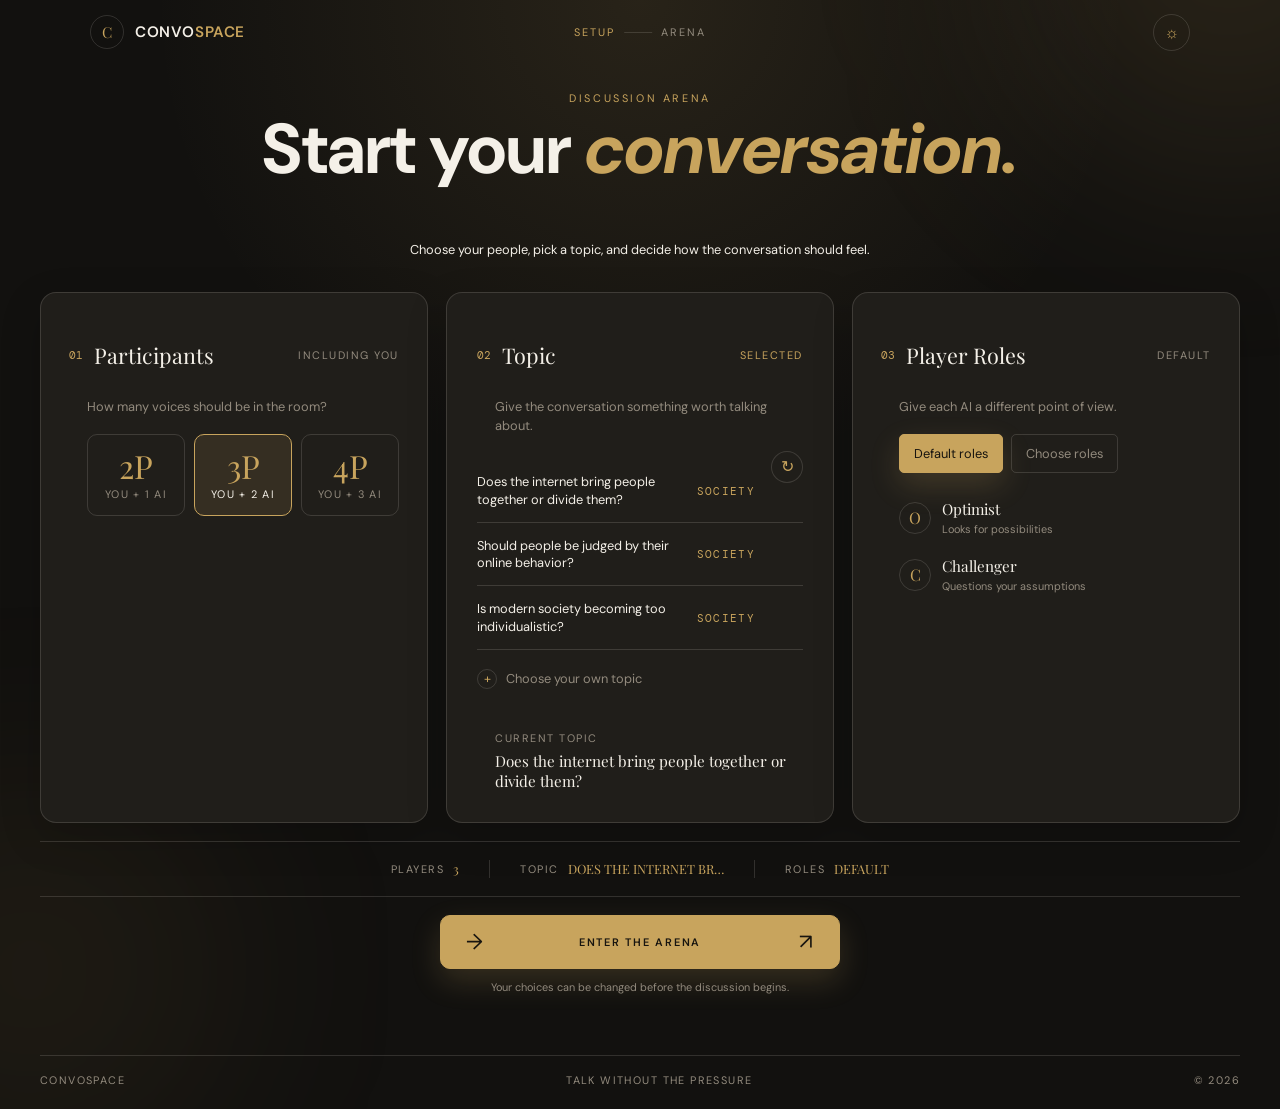
==== client/pages/arena.html @ 2b38af43 "Initial commit" ====
<!DOCTYPE html>
<html lang="en">

<head>

    <meta charset="UTF-8">

    <meta
        name="viewport"
        content="width=device-width, initial-scale=1.0"
    >

    <title>Discussion Arena | ConvoSpace</title>


    <!-- =========================================
         GLOBAL CSS
    ========================================== -->

    <link
        rel="stylesheet"
        href="../css/global.css"
    >


    <!-- =========================================
         ARENA CSS
    ========================================== -->

    <link
        rel="stylesheet"
        href="../css/arena.css"
    >

</head>


<body>


    <main class="arena-page">


        <!-- =========================================
             HEADER
        ========================================== -->

        <header class="arena-header">


            <!-- BRAND -->

            <div class="arena-brand">

                <div class="arena-brand-mark">
                    C
                </div>

                <div class="arena-brand-name">
                    CONVO<span>SPACE</span>
                </div>

            </div>


            <!-- HEADER CENTER -->

            <div class="arena-header-center">

                <span class="arena-label">
                    DISCUSSION ARENA
                </span>

                <h1 id="arenaTopic">
                    Discussion
                </h1>

            </div>


            <!-- LEAVE -->

            <button
                class="leave-button"
                id="leaveArena"
                type="button"
            >
                Leave
            </button>


        </header>



        <!-- =========================================
             ARENA BODY
        ========================================== -->

        <section class="arena-body">


            <!-- =====================================
                 LEFT SIDEBAR
            ====================================== -->

            <aside class="arena-sidebar">


                <!-- =================================
                     PLAYERS PANEL
                ================================== -->

                <section class="participants-panel">


                    <div class="panel-heading">

                        <span>
                            PLAYERS
                        </span>

                        <strong id="arenaPlayerCount">
                            0
                        </strong>

                    </div>


                    <div
                        class="participants-list"
                        id="participantsList"
                    >

                        <!--
                            Players will be added
                            dynamically by JavaScript.
                        -->

                    </div>


                </section>



                <!-- =================================
                     DISCUSSION LEAD PANEL
                ================================== -->

                <section class="moderator-panel">


                    <div class="moderator-header">

                        <span class="panel-label">
                            DISCUSSION LEAD
                        </span>

                    </div>


                    <div class="moderator-content">


                        <div class="moderator-mark">
                            C
                        </div>


                        <div class="moderator-info">

                            <strong>
                                Arena Guide
                            </strong>

                            <span>
                                Discussion Lead
                            </span>

                        </div>


                    </div>


                    <p class="moderator-message">
                        Your discussion will be guided
                        throughout the session.
                    </p>


                </section>



                <!-- =================================
                     TIMER PANEL
                ================================== -->

                <section class="timer-panel">


                    <div class="timer-header">

                        <span class="panel-label">
                            DISCUSSION TIMER
                        </span>

                    </div>


                    <!-- TIMER DISPLAY -->

                    <div
                        class="timer-display"
                        id="timerDisplay"
                    >
                        00:00
                    </div>


                    <!-- SET TIMER -->

                    <div class="timer-setting">


                        <label
                            for="timerMinutes"
                            class="timer-label"
                        >
                            SET TIME
                        </label>


                        <div class="timer-input-row">

                            <input
                                type="number"
                                id="timerMinutes"
                                class="timer-input"
                                min="1"
                                max="180"
                                placeholder="Minutes"
                            >


                            <span class="timer-unit">
                                min
                            </span>

                        </div>


                    </div>


                    <!-- TIMER ACTIONS -->

                    <div class="timer-actions">


                        <button
                            type="button"
                            id="startTimer"
                            class="timer-button timer-start"
                        >
                            Start
                        </button>


                        <button
                            type="button"
                            id="resetTimer"
                            class="timer-button timer-reset"
                        >
                            Reset
                        </button>


                    </div>


                </section>


            </aside>



            <!-- =====================================
                 CENTER : CONVERSATION
            ====================================== -->

            <section class="conversation-panel">


                <!-- =================================
                     MESSAGES
                ================================== -->

                <div
                    class="messages-container"
                    id="messagesContainer"
                >

                    <!--
                        Messages will appear here.

                        Example:
                        - User messages
                        - Other player messages
                        - Discussion lead instructions
                    -->

                </div>



                <!-- =================================
                     MESSAGE COMPOSER
                ================================== -->

                <div class="message-composer">


                    <textarea
                        id="messageInput"
                        placeholder="Share your perspective..."
                        rows="1"
                    ></textarea>


                    <button
                        id="sendMessage"
                        class="send-button"
                        type="button"
                    >

                        <span>
                            Send
                        </span>

                        <span class="send-arrow">
                            →
                        </span>

                    </button>


                </div>


            </section>



            <!-- =====================================
                 RIGHT : DISCUSSION INFO
            ====================================== -->

            <aside class="info-panel">


                <!-- SESSION -->

                <div class="info-section">


                    <span class="info-label">
                        SESSION
                    </span>


                    <h3>
                        Open Discussion
                    </h3>


                    <p>
                        Everyone gets a chance
                        to speak and respond.
                    </p>


                </div>



                <div class="info-divider"></div>



                <!-- FORMAT -->

                <div class="info-section">


                    <span class="info-label">
                        FORMAT
                    </span>


                    <div class="format-row">

                        <span class="format-dot"></span>

                        <span>
                            Conversational
                        </span>

                    </div>


                </div>



                <div class="info-divider"></div>



                <!-- YOUR ROLE -->

                <div class="info-section">


                    <span class="info-label">
                        YOUR ROLE
                    </span>


                    <h3 id="yourRole">
                        Participant
                    </h3>


                </div>


            </aside>


        </section>



        <!-- =========================================
             FOOTER
        ========================================== -->

        <footer class="arena-footer">


            <span>
                CONVOSPACE
            </span>


            <span>
                TALK WITHOUT THE PRESSURE
            </span>


            <span>
                © 2026
            </span>


        </footer>


    </main>



    <!-- =========================================
         ARENA JAVASCRIPT
    ========================================== -->

    <script src="../js/pages/arena.js"></script>


</body>

</html>
---- client/css/global.css ----
/* =====================================================
   CONVOSPACE — GLOBAL FOUNDATION
===================================================== */

@import url("https://fonts.googleapis.com/css2?family=DM+Mono:wght@400;500&family=DM+Sans:wght@400;500;600&family=Playfair+Display:ital,wght@0,400;0,500;1,400&display=swap");

:root {
    --color-bg: #12110f;
    --color-bg-secondary: #1a1815;
    --color-surface: #201e1a;
    --color-surface-hover: #292620;
    --color-text: #f4f0e8;
    --color-text-secondary: #c4bdb0;
    --color-text-muted: #938b7e;
    --color-accent: #c8a45d;
    --color-accent-light: #dfc47f;
    --color-accent-soft: rgba(200, 164, 93, 0.12);
    --color-border: rgba(244, 240, 232, 0.14);
    --color-border-soft: rgba(244, 240, 232, 0.08);
    --color-success: #77bb88;
    --color-success-glow: rgba(119, 187, 136, 0.35);

    --button-text: #17140f;
    --modal-background: rgba(12, 11, 9, 0.78);
    --modal-shadow: 0 28px 80px rgba(0, 0, 0, 0.42);
    --shadow-soft: 0 14px 40px rgba(0, 0, 0, 0.18);
    --shadow-accent: 0 12px 30px rgba(200, 164, 93, 0.2);
    --shadow-accent-strong: 0 18px 42px rgba(200, 164, 93, 0.3);

    --font-primary: "DM Sans", Arial, sans-serif;
    --font-secondary: "DM Mono", monospace;
    --font-display: "Playfair Display", Georgia, serif;
    --font-heading: "Playfair Display", Georgia, serif;
    --font-mono: "DM Mono", monospace;

    --text-xs: 0.68rem;
    --text-sm: 0.8rem;
    --text-base: 0.95rem;
    --text-md: 1.08rem;
    --text-lg: 1.35rem;
    --text-xl: 2rem;

    --weight-regular: 400;
    --weight-medium: 500;
    --weight-semibold: 600;

    --radius-sm: 5px;
    --radius-md: 10px;
    --radius-lg: 16px;
    --content-width: 1100px;
    --container-xl: 1400px;

    --transition-fast: 160ms ease;
    --transition-normal: 260ms ease;
    --transition-smooth: 420ms cubic-bezier(0.22, 1, 0.36, 1);
}

body.light-theme {
    --color-bg: #f7f5ef;
    --color-bg-secondary: #efede6;
    --color-surface: #ffffff;
    --color-surface-hover: #f3f0e8;
    --color-text: #292721;
    --color-text-secondary: #5f5a50;
    --color-text-muted: #777168;
    --color-accent: #b4873f;
    --color-accent-light: #c9a45f;
    --color-accent-soft: rgba(180, 135, 63, 0.1);
    --color-border: rgba(55, 48, 38, 0.15);
    --color-border-soft: rgba(55, 48, 38, 0.08);
    --color-success: #4c9361;
    --color-success-glow: rgba(76, 147, 97, 0.28);
    --button-text: #ffffff;
    --modal-background: rgba(41, 39, 33, 0.45);
    --modal-shadow: 0 28px 80px rgba(41, 39, 33, 0.2);
    --shadow-soft: 0 14px 40px rgba(41, 39, 33, 0.1);
    --shadow-accent: 0 12px 30px rgba(180, 135, 63, 0.2);
    --shadow-accent-strong: 0 18px 42px rgba(180, 135, 63, 0.28);
}

/* The live arena is intentionally presented in the light scheme. */
.arena-page {
    --color-bg: #f7f5ef;
    --color-bg-secondary: #efede6;
    --color-surface: #ffffff;
    --color-surface-hover: #f3f0e8;
    --color-text: #292721;
    --color-text-secondary: #5f5a50;
    --color-text-muted: #777168;
    --color-accent: #b4873f;
    --color-accent-light: #c9a45f;
    --color-accent-soft: rgba(180, 135, 63, 0.1);
    --color-border: rgba(55, 48, 38, 0.15);
    --color-border-soft: rgba(55, 48, 38, 0.08);
    --button-text: #ffffff;
    --shadow-soft: 0 14px 40px rgba(41, 39, 33, 0.1);
    --shadow-accent: 0 12px 30px rgba(180, 135, 63, 0.2);
    --shadow-accent-strong: 0 18px 42px rgba(180, 135, 63, 0.28);
}

*,
*::before,
*::after {
    box-sizing: border-box;
}

html {
    min-height: 100%;
    scroll-behavior: smooth;
}

body {
    min-height: 100vh;
    margin: 0;
    background: var(--color-bg);
    color: var(--color-text);
    font-family: var(--font-primary);
    -webkit-font-smoothing: antialiased;
    text-rendering: optimizeLegibility;
}

button,
input,
textarea,
select {
    font: inherit;
}

button {
    color: inherit;
}

a {
    color: inherit;
    text-decoration: none;
}

img,
svg {
    display: block;
    max-width: 100%;
}
---- client/css/arena.css ----
/* =====================================================
   CONVOSPACE — DISCUSSION ARENA
   Theme tokens are provided by global.css.
===================================================== */

.arena-page {
    min-height: 100dvh;
    display: flex;
    flex-direction: column;
    background: var(--color-bg);
    color: var(--color-text);
}

/* Header */
.arena-header {
    width: min(100%, var(--container-xl));
    min-height: 76px;
    margin: 0 auto;
    padding: 14px 28px;
    display: grid;
    grid-template-columns: 1fr minmax(0, 2fr) 1fr;
    align-items: center;
    border-bottom: 1px solid var(--color-border);
}

.arena-brand {
    display: flex;
    align-items: center;
    gap: 10px;
}

.arena-brand-mark,
.moderator-mark,
.participant-avatar,
.message-avatar {
    display: grid;
    place-items: center;
    border: 1px solid var(--color-border);
    border-radius: 50%;
    background: var(--color-bg-secondary);
    color: var(--color-accent);
    font-family: var(--font-heading);
}

.arena-brand-mark {
    width: 38px;
    height: 38px;
    font-size: var(--text-md);
}

.arena-brand-name {
    font-size: var(--text-lg);
    font-weight: var(--weight-semibold);
    letter-spacing: 0.01em;
}

.arena-brand-name span {
    color: var(--color-accent);
}

.arena-header-center {
    min-width: 0;
    text-align: center;
}

.arena-label,
.panel-label,
.info-label,
.timer-label {
    display: block;
    color: var(--color-text-muted);
    font-size: var(--text-xs);
    font-weight: var(--weight-medium);
    letter-spacing: 0.15em;
}

.arena-label {
    margin-bottom: 4px;
    color: var(--color-accent);
}

.arena-header-center h1 {
    max-width: 620px;
    margin: 0 auto;
    overflow: hidden;
    color: var(--color-text);
    font-family: var(--font-heading);
    font-size: var(--text-lg);
    font-weight: var(--weight-regular);
    text-overflow: ellipsis;
    white-space: nowrap;
}

.leave-button,
.timer-button {
    border: 1px solid var(--color-border);
    border-radius: var(--radius-sm);
    background: var(--color-surface);
    color: var(--color-text-secondary);
    cursor: pointer;
    transition: color var(--transition-normal), background var(--transition-normal),
        border-color var(--transition-normal), transform var(--transition-fast);
}

.leave-button {
    justify-self: end;
    padding: 9px 17px;
    font-size: var(--text-sm);
}

.leave-button:hover,
.timer-button:hover {
    border-color: var(--color-accent);
    background: var(--color-accent-soft);
    color: var(--color-text);
}

/* Main arena */
.arena-body {
    width: min(var(--container-xl), calc(100% - 48px));
    flex: 1;
    min-height: 0;
    margin: 0 auto;
    padding: 24px 0;
    display: grid;
    grid-template-columns: 230px minmax(0, 1fr) 220px;
    gap: 22px;
}

.arena-sidebar {
    display: flex;
    flex-direction: column;
    align-self: start;
    gap: 16px;
}

.participants-panel,
.moderator-panel,
.timer-panel,
.conversation-panel,
.info-panel {
    border: 1px solid var(--color-border);
    border-radius: var(--radius-md);
    background: var(--color-surface);
    box-shadow: var(--shadow-soft);
}

/* Players */
.participants-panel {
    padding: 18px;
}

.panel-heading {
    display: flex;
    align-items: center;
    justify-content: space-between;
    padding-bottom: 13px;
    border-bottom: 1px solid var(--color-border);
}

.panel-heading span {
    color: var(--color-text-muted);
    font-size: var(--text-xs);
    letter-spacing: 0.15em;
}

.panel-heading strong {
    color: var(--color-accent);
    font-family: var(--font-heading);
    font-size: var(--text-md);
    font-weight: var(--weight-regular);
}

.participants-list {
    display: flex;
    flex-direction: column;
    gap: 12px;
    margin-top: 15px;
}

.participant {
    display: flex;
    align-items: center;
    gap: 10px;
}

.participant-avatar {
    width: 34px;
    height: 34px;
    flex: 0 0 34px;
    font-size: var(--text-sm);
}

.participant-info {
    min-width: 0;
}

.participant-name,
.participant-role {
    display: block;
    overflow: hidden;
    text-overflow: ellipsis;
    white-space: nowrap;
}

.participant-name {
    color: var(--color-text);
    font-size: var(--text-sm);
}

.participant-role {
    margin-top: 2px;
    color: var(--color-text-muted);
    font-size: var(--text-xs);
}

/* Discussion lead */
.moderator-panel,
.timer-panel {
    padding: 17px;
}

.moderator-header,
.timer-header {
    padding-bottom: 12px;
    border-bottom: 1px solid var(--color-border);
}

.moderator-content {
    display: flex;
    align-items: center;
    gap: 10px;
    margin-top: 15px;
}

.moderator-mark {
    width: 36px;
    height: 36px;
    flex: 0 0 36px;
}

.moderator-info strong,
.moderator-info span {
    display: block;
}

.moderator-info strong {
    color: var(--color-text);
    font-family: var(--font-heading);
    font-size: var(--text-base);
    font-weight: var(--weight-regular);
}

.moderator-info span,
.moderator-message {
    color: var(--color-text-muted);
    font-size: var(--text-xs);
    line-height: 1.5;
}

.moderator-info span {
    margin-top: 2px;
}

.moderator-message {
    margin: 13px 0 0;
}

/* Timer */
.timer-display {
    margin: 16px 0;
    color: var(--color-text);
    font-family: var(--font-mono);
    font-size: clamp(1.65rem, 3vw, 2.1rem);
    font-weight: var(--weight-medium);
    letter-spacing: 0.04em;
    text-align: center;
}

.timer-setting {
    padding-top: 13px;
    border-top: 1px solid var(--color-border-soft);
}

.timer-label {
    margin-bottom: 7px;
}

.timer-input-row {
    display: flex;
    align-items: center;
    gap: 8px;
}

.timer-input {
    width: 100%;
    min-width: 0;
    padding: 9px 10px;
    border: 1px solid var(--color-border);
    border-radius: var(--radius-sm);
    outline: none;
    background: var(--color-bg);
    color: var(--color-text);
    font-size: var(--text-sm);
    transition: border-color var(--transition-normal), box-shadow var(--transition-normal);
}

.timer-input:focus {
    border-color: var(--color-accent);
    box-shadow: 0 0 0 3px var(--color-accent-soft);
}

.timer-input::placeholder,
.timer-unit {
    color: var(--color-text-muted);
    font-size: var(--text-xs);
}

.timer-unit {
    flex: 0 0 auto;
}

.timer-actions {
    display: grid;
    grid-template-columns: 1fr 1fr;
    gap: 8px;
    margin-top: 13px;
}

.timer-button {
    min-height: 35px;
    font-size: var(--text-xs);
}

.timer-start {
    border-color: var(--color-accent);
    background: var(--color-accent);
    color: var(--button-text);
}

.timer-start:hover {
    color: var(--button-text);
    transform: translateY(-1px);
}

/* Conversation */
.conversation-panel {
    min-height: 460px;
    display: flex;
    flex-direction: column;
    overflow: hidden;
}

.messages-container {
    flex: 1;
    min-height: 280px;
    padding: 24px;
    overflow: auto;
}

.messages-container:empty::before {
    display: block;
    max-width: 390px;
    margin: 52px auto;
    color: var(--color-text-muted);
    content: "Start the discussion by sharing your perspective.";
    font-family: var(--font-display);
    font-size: var(--text-md);
    font-style: italic;
    line-height: 1.55;
    text-align: center;
}

.chat-message {
    display: flex;
    align-items: flex-start;
    gap: 12px;
    margin-bottom: 18px;
}

.chat-message.user {
    flex-direction: row-reverse;
}

.message-avatar {
    width: 34px;
    height: 34px;
    flex: 0 0 34px;
    font-size: var(--text-sm);
}

.message-content {
    max-width: min(72%, 620px);
}

.message-name {
    display: block;
    margin-bottom: 5px;
    color: var(--color-text-muted);
    font-size: var(--text-xs);
}

.chat-message.user .message-name {
    text-align: right;
}

.message-text {
    padding: 11px 14px;
    border: 1px solid var(--color-border);
    border-radius: var(--radius-md);
    background: var(--color-bg-secondary);
    color: var(--color-text);
    font-size: var(--text-sm);
    line-height: 1.55;
}

.chat-message.user .message-text {
    border-color: var(--color-accent);
    background: var(--color-accent-soft);
}

.message-composer {
    display: flex;
    align-items: flex-end;
    gap: 10px;
    padding: 13px;
    border-top: 1px solid var(--color-border);
    background: var(--color-surface);
}

.message-composer textarea {
    width: 100%;
    min-height: 45px;
    max-height: 130px;
    resize: vertical;
    padding: 11px 13px;
    border: 1px solid var(--color-border);
    border-radius: var(--radius-md);
    outline: none;
    background: var(--color-bg);
    color: var(--color-text);
    font-size: var(--text-sm);
    line-height: 1.45;
    transition: border-color var(--transition-normal), box-shadow var(--transition-normal);
}

.message-composer textarea::placeholder {
    color: var(--color-text-muted);
}

.message-composer textarea:focus {
    border-color: var(--color-accent);
    box-shadow: 0 0 0 3px var(--color-accent-soft);
}

.send-button {
    min-height: 45px;
    padding: 0 16px;
    display: inline-flex;
    align-items: center;
    justify-content: center;
    gap: 8px;
    border: 1px solid var(--color-accent);
    border-radius: var(--radius-md);
    background: var(--color-accent);
    color: var(--button-text);
    font-size: var(--text-sm);
    cursor: pointer;
    transition: transform var(--transition-fast), box-shadow var(--transition-normal);
}

.send-button:hover {
    transform: translateY(-1px);
    box-shadow: var(--shadow-accent);
}

.send-arrow {
    font-size: var(--text-lg);
    line-height: 1;
}

/* Session information */
.info-panel {
    align-self: start;
    padding: 19px;
}

.info-section h3 {
    margin: 8px 0 0;
    color: var(--color-text);
    font-family: var(--font-heading);
    font-size: var(--text-md);
    font-weight: var(--weight-regular);
}

.info-section p {
    margin: 8px 0 0;
    color: var(--color-text-muted);
    font-size: var(--text-sm);
    line-height: 1.55;
}

.info-divider {
    height: 1px;
    margin: 18px 0;
    background: var(--color-border);
}

.format-row {
    display: flex;
    align-items: center;
    gap: 8px;
    margin-top: 9px;
    color: var(--color-text);
    font-size: var(--text-sm);
}

.format-dot {
    width: 7px;
    height: 7px;
    border-radius: 50%;
    background: var(--color-success);
    box-shadow: 0 0 0 4px var(--color-success-glow);
}

/* Footer */
.arena-footer {
    width: min(100%, var(--container-xl));
    margin: 0 auto;
    padding: 17px 28px 21px;
    display: flex;
    justify-content: space-between;
    border-top: 1px solid var(--color-border);
    color: var(--color-text-muted);
    font-size: var(--text-xs);
    letter-spacing: 0.12em;
}

@media (max-width: 1080px) {
    .arena-body {
        grid-template-columns: 220px minmax(0, 1fr);
    }

    .info-panel {
        display: none;
    }
}

@media (max-width: 760px) {
    .arena-header {
        min-height: 64px;
        padding: 12px 18px;
        grid-template-columns: 1fr auto;
    }

    .arena-header-center {
        display: none;
    }

    .arena-body {
        width: min(100% - 28px, 620px);
        padding: 14px 0 20px;
        grid-template-columns: 1fr;
    }

    .arena-sidebar {
        display: grid;
        grid-template-columns: 1fr 1fr;
    }

    .participants-panel {
        grid-row: span 2;
    }

    .conversation-panel {
        min-height: 460px;
    }

    .arena-footer {
        padding: 15px 18px;
        gap: 10px;
        justify-content: center;
        flex-wrap: wrap;
        text-align: center;
    }
}

@media (max-width: 520px) {
    .arena-header {
        padding: 11px 14px;
    }

    .arena-brand-name {
        font-size: var(--text-md);
    }

    .leave-button {
        padding: 8px 12px;
    }

    .arena-body {
        width: min(100% - 20px, 620px);
        gap: 14px;
        padding-top: 10px;
    }

    .arena-sidebar {
        display: flex;
    }

    .participants-panel {
        order: 1;
    }

    .moderator-panel {
        order: 2;
    }

    .timer-panel {
        order: 3;
    }

    .conversation-panel {
        min-height: 410px;
    }

    .messages-container {
        min-height: 230px;
        padding: 18px 15px;
    }

    .message-content {
        max-width: 80%;
    }

    .message-composer {
        padding: 10px;
    }

    .send-button {
        width: 45px;
        flex: 0 0 45px;
        padding: 0;
    }

    .send-button > span:first-child {
        display: none;
    }

    .arena-footer span:nth-child(2) {
        display: none;
    }
}
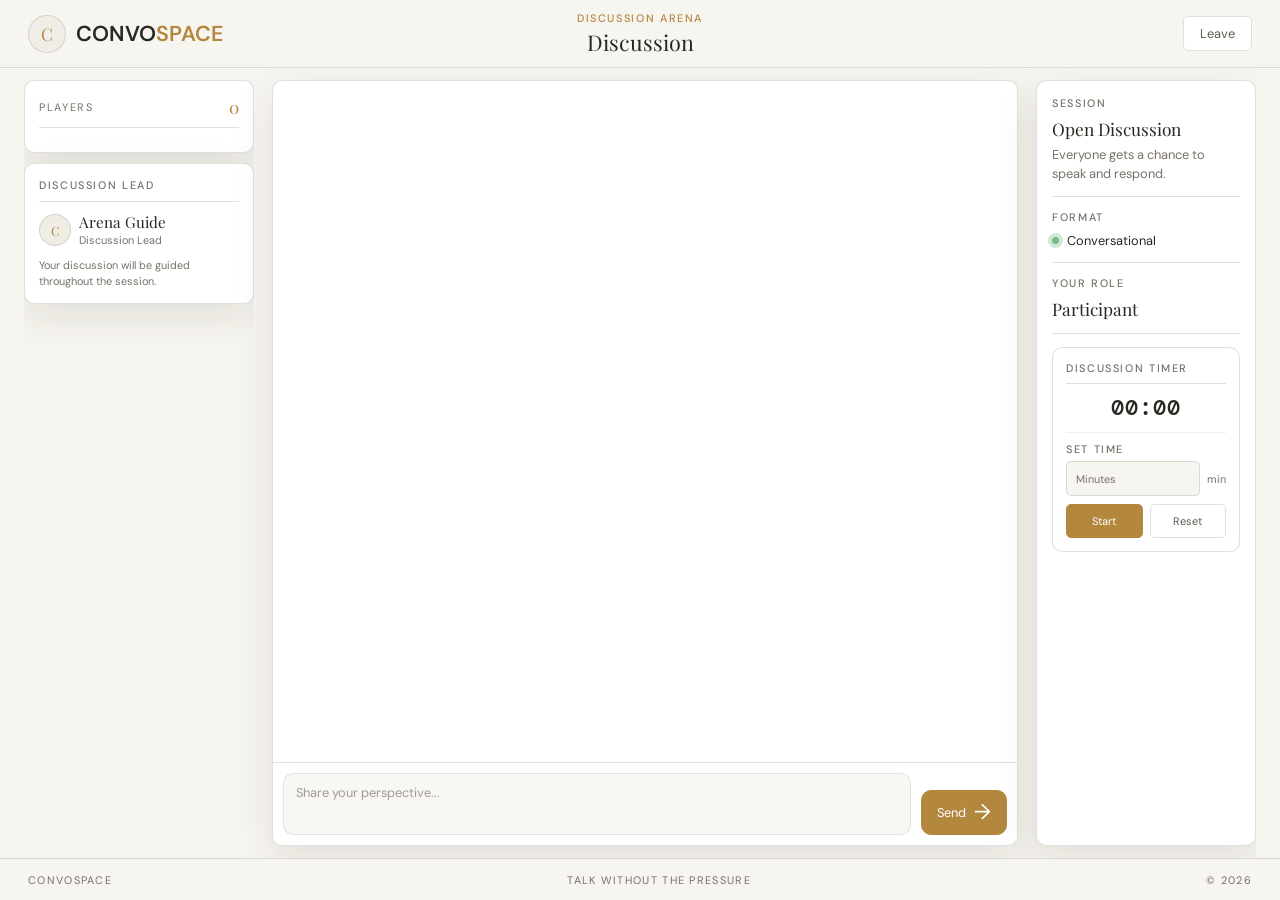
==== commit 7fe00202: "checkpoint : arena page" ====
--- a/client/pages/arena.html
+++ b/client/pages/arena.html
@@ -78,7 +78,7 @@
             </div>
 
 
-            <!-- LEAVE -->
+            <!-- LEAVE BUTTON -->
 
             <button
                 class="leave-button"
@@ -108,7 +108,7 @@
 
 
                 <!-- =================================
-                     PLAYERS PANEL
+                     PLAYERS
                 ================================== -->
 
                 <section class="participants-panel">
@@ -132,10 +132,7 @@
                         id="participantsList"
                     >
 
-                        <!--
-                            Players will be added
-                            dynamically by JavaScript.
-                        -->
+                        <!-- Players are added by JavaScript -->
 
                     </div>
 
@@ -145,7 +142,7 @@
 
 
                 <!-- =================================
-                     DISCUSSION LEAD PANEL
+                     DISCUSSION LEAD
                 ================================== -->
 
                 <section class="moderator-panel">
@@ -193,9 +190,166 @@
                 </section>
 
 
-
-                <!-- =================================
-                     TIMER PANEL
+            </aside>
+
+
+
+            <!-- =====================================
+                 CENTER — CONVERSATION
+            ====================================== -->
+
+            <section class="conversation-panel">
+
+
+                <!-- =================================
+                     MESSAGES
+                ================================== -->
+
+                <div
+                    class="messages-container"
+                    id="messagesContainer"
+                >
+
+                    <!-- Messages are added by JavaScript -->
+
+                </div>
+
+
+
+                <!-- =================================
+                     MESSAGE COMPOSER
+                ================================== -->
+
+                <div class="message-composer">
+
+
+                    <textarea
+                        id="messageInput"
+                        placeholder="Share your perspective..."
+                        rows="1"
+                    ></textarea>
+
+
+                    <button
+                        id="sendMessage"
+                        class="send-button"
+                        type="button"
+                    >
+
+                        <span>
+                            Send
+                        </span>
+
+                        <span class="send-arrow">
+                            →
+                        </span>
+
+                    </button>
+
+
+                </div>
+
+
+            </section>
+
+
+
+            <!-- =====================================
+                 RIGHT — SESSION INFO + TIMER
+            ====================================== -->
+
+            <aside class="info-panel">
+
+
+                <!-- =================================
+                     SESSION
+                ================================== -->
+
+                <div class="info-section">
+
+                    <span class="info-label">
+                        SESSION
+                    </span>
+
+
+                    <h3>
+                        Open Discussion
+                    </h3>
+
+
+                    <p>
+                        Everyone gets a chance
+                        to speak and respond.
+                    </p>
+
+                </div>
+
+
+
+                <!-- DIVIDER -->
+
+                <div class="info-divider"></div>
+
+
+
+                <!-- =================================
+                     FORMAT
+                ================================== -->
+
+                <div class="info-section">
+
+                    <span class="info-label">
+                        FORMAT
+                    </span>
+
+
+                    <div class="format-row">
+
+                        <span class="format-dot"></span>
+
+                        <span>
+                            Conversational
+                        </span>
+
+                    </div>
+
+                </div>
+
+
+
+                <!-- DIVIDER -->
+
+                <div class="info-divider"></div>
+
+
+
+                <!-- =================================
+                     YOUR ROLE
+                ================================== -->
+
+                <div class="info-section">
+
+                    <span class="info-label">
+                        YOUR ROLE
+                    </span>
+
+
+                    <h3 id="yourRole">
+                        Participant
+                    </h3>
+
+                </div>
+
+
+
+                <!-- DIVIDER -->
+
+                <div class="info-divider"></div>
+
+
+
+                <!-- =================================
+                     DISCUSSION TIMER
                 ================================== -->
 
                 <section class="timer-panel">
@@ -220,7 +374,8 @@
                     </div>
 
 
-                    <!-- SET TIMER -->
+
+                    <!-- SET TIME -->
 
                     <div class="timer-setting">
 
@@ -234,6 +389,7 @@
 
 
                         <div class="timer-input-row">
+
 
                             <input
                                 type="number"
@@ -249,13 +405,15 @@
                                 min
                             </span>
 
+
                         </div>
 
 
                     </div>
 
 
-                    <!-- TIMER ACTIONS -->
+
+                    <!-- TIMER BUTTONS -->
 
                     <div class="timer-actions">
 
@@ -287,160 +445,6 @@
             </aside>
 
 
-
-            <!-- =====================================
-                 CENTER : CONVERSATION
-            ====================================== -->
-
-            <section class="conversation-panel">
-
-
-                <!-- =================================
-                     MESSAGES
-                ================================== -->
-
-                <div
-                    class="messages-container"
-                    id="messagesContainer"
-                >
-
-                    <!--
-                        Messages will appear here.
-
-                        Example:
-                        - User messages
-                        - Other player messages
-                        - Discussion lead instructions
-                    -->
-
-                </div>
-
-
-
-                <!-- =================================
-                     MESSAGE COMPOSER
-                ================================== -->
-
-                <div class="message-composer">
-
-
-                    <textarea
-                        id="messageInput"
-                        placeholder="Share your perspective..."
-                        rows="1"
-                    ></textarea>
-
-
-                    <button
-                        id="sendMessage"
-                        class="send-button"
-                        type="button"
-                    >
-
-                        <span>
-                            Send
-                        </span>
-
-                        <span class="send-arrow">
-                            →
-                        </span>
-
-                    </button>
-
-
-                </div>
-
-
-            </section>
-
-
-
-            <!-- =====================================
-                 RIGHT : DISCUSSION INFO
-            ====================================== -->
-
-            <aside class="info-panel">
-
-
-                <!-- SESSION -->
-
-                <div class="info-section">
-
-
-                    <span class="info-label">
-                        SESSION
-                    </span>
-
-
-                    <h3>
-                        Open Discussion
-                    </h3>
-
-
-                    <p>
-                        Everyone gets a chance
-                        to speak and respond.
-                    </p>
-
-
-                </div>
-
-
-
-                <div class="info-divider"></div>
-
-
-
-                <!-- FORMAT -->
-
-                <div class="info-section">
-
-
-                    <span class="info-label">
-                        FORMAT
-                    </span>
-
-
-                    <div class="format-row">
-
-                        <span class="format-dot"></span>
-
-                        <span>
-                            Conversational
-                        </span>
-
-                    </div>
-
-
-                </div>
-
-
-
-                <div class="info-divider"></div>
-
-
-
-                <!-- YOUR ROLE -->
-
-                <div class="info-section">
-
-
-                    <span class="info-label">
-                        YOUR ROLE
-                    </span>
-
-
-                    <h3 id="yourRole">
-                        Participant
-                    </h3>
-
-
-                </div>
-
-
-            </aside>
-
-
         </section>
 
 
@@ -475,6 +479,61 @@
 
 
     <!-- =========================================
+         LEAVE CONFIRMATION MODAL
+    ========================================== -->
+
+    <div
+        class="leave-modal"
+        id="leaveModal"
+    >
+
+
+        <div class="leave-modal-content">
+
+
+            <h2>
+                Leave discussion?
+            </h2>
+
+
+            <p>
+                Are you sure you want to leave this discussion?
+                Your current session will end.
+            </p>
+
+
+            <div class="leave-modal-actions">
+
+
+                <button
+                    type="button"
+                    id="cancelLeave"
+                    class="leave-modal-button cancel-leave"
+                >
+                    Cancel
+                </button>
+
+
+                <button
+                    type="button"
+                    id="confirmLeave"
+                    class="leave-modal-button confirm-leave"
+                >
+                    Leave
+                </button>
+
+
+            </div>
+
+
+        </div>
+
+
+    </div>
+
+
+
+    <!-- =========================================
          ARENA JAVASCRIPT
     ========================================== -->
 
--- a/client/css/arena.css
+++ b/client/css/arena.css
@@ -3,29 +3,60 @@
    Theme tokens are provided by global.css.
 ===================================================== */
 
+
+/* =====================================================
+   PAGE FOUNDATION
+===================================================== */
+
+html,
+body {
+    width: 100%;
+    height: 100%;
+    margin: 0;
+
+    overflow: hidden;
+}
+
 .arena-page {
+    width: 100%;
+    height: 100dvh;
     min-height: 100dvh;
+    max-height: 100dvh;
+
     display: flex;
     flex-direction: column;
+
+    overflow: hidden;
+
     background: var(--color-bg);
     color: var(--color-text);
 }
 
-/* Header */
+
+/* =====================================================
+   HEADER
+===================================================== */
+
 .arena-header {
     width: min(100%, var(--container-xl));
-    min-height: 76px;
+
+    min-height: 68px;
+    flex-shrink: 0;
+
     margin: 0 auto;
-    padding: 14px 28px;
+    padding: 10px 28px;
+
     display: grid;
     grid-template-columns: 1fr minmax(0, 2fr) 1fr;
     align-items: center;
+
     border-bottom: 1px solid var(--color-border);
 }
 
 .arena-brand {
     display: flex;
     align-items: center;
+
     gap: 10px;
 }
 
@@ -35,22 +66,27 @@
 .message-avatar {
     display: grid;
     place-items: center;
+
     border: 1px solid var(--color-border);
     border-radius: 50%;
+
     background: var(--color-bg-secondary);
     color: var(--color-accent);
+
     font-family: var(--font-heading);
 }
 
 .arena-brand-mark {
     width: 38px;
     height: 38px;
+
     font-size: var(--text-md);
 }
 
 .arena-brand-name {
     font-size: var(--text-lg);
     font-weight: var(--weight-semibold);
+
     letter-spacing: 0.01em;
 }
 
@@ -60,6 +96,7 @@
 
 .arena-header-center {
     min-width: 0;
+
     text-align: center;
 }
 
@@ -68,71 +105,116 @@
 .info-label,
 .timer-label {
     display: block;
+
     color: var(--color-text-muted);
+
     font-size: var(--text-xs);
     font-weight: var(--weight-medium);
+
     letter-spacing: 0.15em;
 }
 
 .arena-label {
-    margin-bottom: 4px;
+    margin-bottom: 3px;
+
     color: var(--color-accent);
 }
 
 .arena-header-center h1 {
     max-width: 620px;
+
     margin: 0 auto;
+
     overflow: hidden;
-    color: var(--color-text);
+
+    color: var(--color-text);
+
     font-family: var(--font-heading);
     font-size: var(--text-lg);
     font-weight: var(--weight-regular);
+
     text-overflow: ellipsis;
     white-space: nowrap;
 }
+
+
+/* =====================================================
+   BUTTONS
+===================================================== */
 
 .leave-button,
 .timer-button {
     border: 1px solid var(--color-border);
     border-radius: var(--radius-sm);
+
     background: var(--color-surface);
     color: var(--color-text-secondary);
+
     cursor: pointer;
-    transition: color var(--transition-normal), background var(--transition-normal),
-        border-color var(--transition-normal), transform var(--transition-fast);
+
+    transition:
+        color var(--transition-normal),
+        background var(--transition-normal),
+        border-color var(--transition-normal),
+        transform var(--transition-fast);
 }
 
 .leave-button {
     justify-self: end;
-    padding: 9px 17px;
+
+    padding: 8px 16px;
+
     font-size: var(--text-sm);
 }
 
 .leave-button:hover,
 .timer-button:hover {
     border-color: var(--color-accent);
+
     background: var(--color-accent-soft);
     color: var(--color-text);
 }
 
-/* Main arena */
+
+/* =====================================================
+   MAIN ARENA
+===================================================== */
+
 .arena-body {
-    width: min(var(--container-xl), calc(100% - 48px));
+    width: min(
+        var(--container-xl),
+        calc(100% - 48px)
+    );
+
     flex: 1;
     min-height: 0;
+
     margin: 0 auto;
-    padding: 24px 0;
+
+    padding: 12px 0;
+
     display: grid;
-    grid-template-columns: 230px minmax(0, 1fr) 220px;
-    gap: 22px;
-}
-
-.arena-sidebar {
-    display: flex;
-    flex-direction: column;
-    align-self: start;
-    gap: 16px;
-}
+
+    grid-template-columns:
+        230px
+        minmax(0, 1fr)
+        220px;
+
+    gap: 18px;
+
+    overflow: hidden;
+}
+
+.arena-sidebar,
+.conversation-panel,
+.info-panel {
+    min-height: 0;
+}
+
+
+/* =====================================================
+   PANELS
+===================================================== */
 
 .participants-panel,
 .moderator-panel,
@@ -141,31 +223,58 @@
 .info-panel {
     border: 1px solid var(--color-border);
     border-radius: var(--radius-md);
+
     background: var(--color-surface);
+
     box-shadow: var(--shadow-soft);
 }
 
-/* Players */
+
+/* =====================================================
+   LEFT SIDEBAR
+===================================================== */
+
+.arena-sidebar {
+    display: flex;
+    flex-direction: column;
+
+    align-self: stretch;
+
+    gap: 10px;
+
+    overflow: hidden;
+}
+
+
+/* =====================================================
+   PLAYERS
+===================================================== */
+
 .participants-panel {
-    padding: 18px;
+    padding: 14px;
 }
 
 .panel-heading {
     display: flex;
     align-items: center;
     justify-content: space-between;
-    padding-bottom: 13px;
+
+    padding-bottom: 9px;
+
     border-bottom: 1px solid var(--color-border);
 }
 
 .panel-heading span {
     color: var(--color-text-muted);
+
     font-size: var(--text-xs);
+
     letter-spacing: 0.15em;
 }
 
 .panel-heading strong {
     color: var(--color-accent);
+
     font-family: var(--font-heading);
     font-size: var(--text-md);
     font-weight: var(--weight-regular);
@@ -174,21 +283,26 @@
 .participants-list {
     display: flex;
     flex-direction: column;
-    gap: 12px;
-    margin-top: 15px;
+
+    gap: 7px;
+
+    margin-top: 10px;
 }
 
 .participant {
     display: flex;
     align-items: center;
-    gap: 10px;
+
+    gap: 8px;
 }
 
 .participant-avatar {
-    width: 34px;
-    height: 34px;
-    flex: 0 0 34px;
-    font-size: var(--text-sm);
+    width: 30px;
+    height: 30px;
+
+    flex: 0 0 30px;
+
+    font-size: var(--text-xs);
 }
 
 .participant-info {
@@ -198,45 +312,58 @@
 .participant-name,
 .participant-role {
     display: block;
+
     overflow: hidden;
+
     text-overflow: ellipsis;
     white-space: nowrap;
 }
 
 .participant-name {
     color: var(--color-text);
+
     font-size: var(--text-sm);
 }
 
 .participant-role {
-    margin-top: 2px;
+    margin-top: 1px;
+
     color: var(--color-text-muted);
+
     font-size: var(--text-xs);
 }
 
-/* Discussion lead */
-.moderator-panel,
-.timer-panel {
-    padding: 17px;
-}
-
-.moderator-header,
-.timer-header {
-    padding-bottom: 12px;
+
+/* =====================================================
+   DISCUSSION LEAD
+===================================================== */
+
+.moderator-panel {
+    padding: 14px;
+}
+
+.moderator-header {
+    padding-bottom: 9px;
+
     border-bottom: 1px solid var(--color-border);
 }
 
 .moderator-content {
     display: flex;
     align-items: center;
-    gap: 10px;
-    margin-top: 15px;
+
+    gap: 8px;
+
+    margin-top: 10px;
 }
 
 .moderator-mark {
-    width: 36px;
-    height: 36px;
-    flex: 0 0 36px;
+    width: 32px;
+    height: 32px;
+
+    flex: 0 0 32px;
+
+    font-size: var(--text-sm);
 }
 
 .moderator-info strong,
@@ -246,6 +373,7 @@
 
 .moderator-info strong {
     color: var(--color-text);
+
     font-family: var(--font-heading);
     font-size: var(--text-base);
     font-weight: var(--weight-regular);
@@ -254,65 +382,482 @@
 .moderator-info span,
 .moderator-message {
     color: var(--color-text-muted);
+
     font-size: var(--text-xs);
-    line-height: 1.5;
+    line-height: 1.45;
 }
 
 .moderator-info span {
-    margin-top: 2px;
+    margin-top: 1px;
 }
 
 .moderator-message {
-    margin: 13px 0 0;
-}
-
-/* Timer */
-.timer-display {
-    margin: 16px 0;
-    color: var(--color-text);
+    margin: 9px 0 0;
+}
+
+
+/* =====================================================
+   CONVERSATION PANEL
+===================================================== */
+
+.conversation-panel {
+    display: flex;
+    flex-direction: column;
+
+    min-height: 0;
+
+    overflow: hidden;
+}
+
+
+/* =====================================================
+   MESSAGES
+===================================================== */
+
+.messages-container {
+    flex: 1;
+    min-height: 0;
+
+    padding: 18px;
+
+    overflow-y: auto;
+    overflow-x: hidden;
+}
+
+.messages-container:empty::before {
+    display: block;
+
+    max-width: 390px;
+
+    margin: 42px auto;
+
+    color: var(--color-text-muted);
+
+    content:
+        "Start the discussion by sharing your perspective.";
+
+    font-family: var(--font-display);
+    font-size: var(--text-md);
+    font-style: italic;
+
+    line-height: 1.55;
+
+    text-align: center;
+}
+
+
+/* =====================================================
+   CHAT MESSAGE
+===================================================== */
+
+.chat-message {
+    display: flex;
+    align-items: flex-start;
+
+    gap: 3px;
+
+    margin-bottom: 4px;
+}
+
+.chat-message.user {
+    flex-direction: row-reverse;
+}
+
+.message-avatar {
+    width: 32px;
+    height: 32px;
+
+    flex: 0 0 32px;
+
+    font-size: var(--text-xs);
+}
+
+.message-content {
+    max-width: min(72%, 620px);
+}
+
+.message-name {
+    display: block;
+
+    margin-bottom: 3px;
+
+    color: var(--color-text-muted);
+
+    font-size: var(--text-xs);
+}
+
+.chat-message.user .message-name {
+    text-align: right;
+}
+
+.message-text {
+    padding: 4px 8px;
+
+    border: 1px solid var(--color-border);
+    border-radius: var(--radius-md);
+
+    background: var(--color-bg-secondary);
+    color: var(--color-text);
+
+    font-size: var(--text-sm);
+    line-height: 1.45;
+}
+
+.chat-message.user .message-text {
+    border-color: var(--color-accent);
+
+    background: var(--color-accent-soft);
+}
+
+
+/* =====================================================
+   CONTINUOUS MESSAGES
+===================================================== */
+
+.chat-message.continued {
+    margin-top: 0;
+    margin-bottom: 1px;
+}
+
+.chat-message.continued .message-avatar {
+    visibility: hidden;
+}
+
+.chat-message.continued .message-name {
+    display: none;
+}
+
+
+/* =====================================================
+   MESSAGE SCROLLBAR
+===================================================== */
+
+.messages-container {
+    scrollbar-width: thin;
+
+    scrollbar-color:
+        var(--color-accent)
+        var(--color-bg-secondary);
+}
+
+.messages-container::-webkit-scrollbar {
+    width: 6px;
+}
+
+.messages-container::-webkit-scrollbar-track {
+    background: var(--color-bg-secondary);
+}
+
+.messages-container::-webkit-scrollbar-thumb {
+    background: var(--color-accent);
+
+    border-radius: var(--radius-sm);
+}
+
+.messages-container::-webkit-scrollbar-thumb:hover {
+    background: var(--color-accent-light);
+}
+
+
+/* =====================================================
+   MESSAGE COMPOSER
+===================================================== */
+
+.message-composer {
+    flex-shrink: 0;
+
+    display: flex;
+    align-items: flex-end;
+
+    gap: 10px;
+
+    padding: 10px;
+
+    border-top: 1px solid var(--color-border);
+
+    background: var(--color-surface);
+}
+
+.message-composer textarea {
+    width: 100%;
+
+    min-height: 62px;
+    height: 62px;
+    max-height: 120px;
+
+    resize: none;
+
+    padding: 10px 12px;
+
+    border: 1px solid var(--color-border);
+    border-radius: var(--radius-md);
+
+    outline: none;
+
+    background: var(--color-bg);
+    color: var(--color-text);
+
+    font-size: var(--text-sm);
+    line-height: 1.45;
+
+    transition:
+        border-color var(--transition-normal),
+        box-shadow var(--transition-normal);
+
+    scrollbar-width: thin;
+
+    scrollbar-color:
+        var(--color-accent)
+        var(--color-bg-secondary);
+}
+
+.message-composer textarea::placeholder {
+    color: var(--color-text-muted);
+}
+
+.message-composer textarea:focus {
+    border-color: var(--color-accent);
+
+    box-shadow:
+        0 0 0 3px var(--color-accent-soft);
+}
+
+
+/* =====================================================
+   INPUT SCROLLBAR
+===================================================== */
+
+.message-composer textarea::-webkit-scrollbar {
+    width: 6px;
+}
+
+.message-composer textarea::-webkit-scrollbar-track {
+    background: var(--color-bg-secondary);
+
+    border-radius: var(--radius-sm);
+}
+
+.message-composer textarea::-webkit-scrollbar-thumb {
+    background: var(--color-accent);
+
+    border-radius: var(--radius-sm);
+}
+
+.message-composer textarea::-webkit-scrollbar-thumb:hover {
+    background: var(--color-accent-light);
+}
+
+
+/* =====================================================
+   DISABLED CHAT
+===================================================== */
+
+.message-composer textarea.chat-disabled {
+    cursor: not-allowed;
+
+    opacity: 0.7;
+}
+
+
+/* =====================================================
+   SEND BUTTON
+===================================================== */
+
+.send-button {
+    min-height: 45px;
+
+    padding: 0 15px;
+
+    display: inline-flex;
+    align-items: center;
+    justify-content: center;
+
+    gap: 8px;
+
+    border: 1px solid var(--color-accent);
+    border-radius: var(--radius-md);
+
+    background: var(--color-accent);
+    color: var(--button-text);
+
+    font-size: var(--text-sm);
+
+    cursor: pointer;
+
+    transition:
+        transform var(--transition-fast),
+        box-shadow var(--transition-normal);
+}
+
+.send-button:hover {
+    transform: translateY(-1px);
+
+    box-shadow: var(--shadow-accent);
+}
+
+.send-arrow {
+    font-size: var(--text-lg);
+
+    line-height: 1;
+}
+
+
+/* =====================================================
+   RIGHT INFO PANEL
+===================================================== */
+
+.info-panel {
+    align-self: stretch;
+
+    min-height: 0;
+
+    padding: 15px;
+
+    overflow: hidden;
+}
+
+.info-section h3 {
+    margin: 7px 0 0;
+
+    color: var(--color-text);
+
+    font-family: var(--font-heading);
+    font-size: var(--text-md);
+    font-weight: var(--weight-regular);
+}
+
+.info-section p {
+    margin: 6px 0 0;
+
+    color: var(--color-text-muted);
+
+    font-size: var(--text-sm);
+
+    line-height: 1.45;
+}
+
+.info-divider {
+    height: 1px;
+
+    margin: 13px 0;
+
+    background: var(--color-border);
+}
+
+.format-row {
+    display: flex;
+    align-items: center;
+
+    gap: 8px;
+
+    margin-top: 8px;
+
+    color: var(--color-text);
+
+    font-size: var(--text-sm);
+}
+
+.format-dot {
+    width: 7px;
+    height: 7px;
+
+    flex: 0 0 7px;
+
+    border-radius: 50%;
+
+    background: var(--color-success);
+
+    box-shadow:
+        0 0 0 4px var(--color-success-glow);
+}
+
+
+/* =====================================================
+   RIGHT SIDE TIMER
+===================================================== */
+
+.info-panel .timer-panel {
+    margin: 0;
+
+    padding: 13px;
+
+    border: 1px solid var(--color-border);
+    border-radius: var(--radius-md);
+
+    background: var(--color-surface);
+
+    box-shadow: none;
+}
+
+.info-panel .timer-header {
+    padding-bottom: 8px;
+
+    border-bottom: 1px solid var(--color-border);
+}
+
+.info-panel .timer-display {
+    margin: 10px 0;
+
+    color: var(--color-text);
+
     font-family: var(--font-mono);
-    font-size: clamp(1.65rem, 3vw, 2.1rem);
+    font-size: var(--text-lg);
     font-weight: var(--weight-medium);
+
     letter-spacing: 0.04em;
+
     text-align: center;
 }
 
-.timer-setting {
-    padding-top: 13px;
+.info-panel .timer-setting {
+    padding-top: 9px;
+
     border-top: 1px solid var(--color-border-soft);
 }
 
-.timer-label {
-    margin-bottom: 7px;
+.info-panel .timer-label {
+    margin-bottom: 5px;
 }
 
 .timer-input-row {
     display: flex;
     align-items: center;
-    gap: 8px;
+
+    gap: 7px;
 }
 
 .timer-input {
     width: 100%;
     min-width: 0;
-    padding: 9px 10px;
+
+    padding: 8px 9px;
+
     border: 1px solid var(--color-border);
     border-radius: var(--radius-sm);
+
     outline: none;
+
     background: var(--color-bg);
     color: var(--color-text);
+
     font-size: var(--text-sm);
-    transition: border-color var(--transition-normal), box-shadow var(--transition-normal);
+
+    transition:
+        border-color var(--transition-normal),
+        box-shadow var(--transition-normal);
 }
 
 .timer-input:focus {
     border-color: var(--color-accent);
-    box-shadow: 0 0 0 3px var(--color-accent-soft);
+
+    box-shadow:
+        0 0 0 3px var(--color-accent-soft);
 }
 
 .timer-input::placeholder,
 .timer-unit {
     color: var(--color-text-muted);
+
     font-size: var(--text-xs);
 }
 
@@ -322,223 +867,259 @@
 
 .timer-actions {
     display: grid;
+
     grid-template-columns: 1fr 1fr;
-    gap: 8px;
-    margin-top: 13px;
+
+    gap: 7px;
+
+    margin-top: 8px;
 }
 
 .timer-button {
-    min-height: 35px;
+    min-height: 34px;
+
+    padding: 6px 8px;
+
     font-size: var(--text-xs);
 }
 
 .timer-start {
     border-color: var(--color-accent);
+
     background: var(--color-accent);
     color: var(--button-text);
 }
 
 .timer-start:hover {
     color: var(--button-text);
+
     transform: translateY(-1px);
 }
 
-/* Conversation */
-.conversation-panel {
-    min-height: 460px;
+
+/* =====================================================
+   TIMER REMINDER
+===================================================== */
+
+.timer-reminder {
+    position: fixed;
+
+    left: 50%;
+    bottom: 30px;
+
     display: flex;
     flex-direction: column;
-    overflow: hidden;
-}
-
-.messages-container {
-    flex: 1;
-    min-height: 280px;
-    padding: 24px;
-    overflow: auto;
-}
-
-.messages-container:empty::before {
-    display: block;
-    max-width: 390px;
-    margin: 52px auto;
-    color: var(--color-text-muted);
-    content: "Start the discussion by sharing your perspective.";
-    font-family: var(--font-display);
-    font-size: var(--text-md);
-    font-style: italic;
-    line-height: 1.55;
-    text-align: center;
-}
-
-.chat-message {
-    display: flex;
-    align-items: flex-start;
-    gap: 12px;
-    margin-bottom: 18px;
-}
-
-.chat-message.user {
-    flex-direction: row-reverse;
-}
-
-.message-avatar {
-    width: 34px;
-    height: 34px;
-    flex: 0 0 34px;
-    font-size: var(--text-sm);
-}
-
-.message-content {
-    max-width: min(72%, 620px);
-}
-
-.message-name {
-    display: block;
-    margin-bottom: 5px;
-    color: var(--color-text-muted);
-    font-size: var(--text-xs);
-}
-
-.chat-message.user .message-name {
-    text-align: right;
-}
-
-.message-text {
-    padding: 11px 14px;
+
+    gap: 4px;
+
+    padding: 12px 16px;
+
     border: 1px solid var(--color-border);
     border-radius: var(--radius-md);
-    background: var(--color-bg-secondary);
-    color: var(--color-text);
+
+    background: var(--color-surface);
+    color: var(--color-text);
+
+    box-shadow: var(--shadow-soft);
+
+    transform: translate(-50%, 20px);
+
+    opacity: 0;
+
+    transition:
+        opacity var(--transition-normal),
+        transform var(--transition-normal);
+
+    pointer-events: none;
+
+    z-index: 1000;
+}
+
+.timer-reminder.show {
+    transform: translate(-50%, 0);
+
+    opacity: 1;
+}
+
+.timer-reminder strong {
     font-size: var(--text-sm);
-    line-height: 1.55;
-}
-
-.chat-message.user .message-text {
-    border-color: var(--color-accent);
-    background: var(--color-accent-soft);
-}
-
-.message-composer {
-    display: flex;
-    align-items: flex-end;
-    gap: 10px;
-    padding: 13px;
+
+    font-weight: var(--weight-semibold);
+}
+
+.timer-reminder span {
+    color: var(--color-text-muted);
+
+    font-size: var(--text-xs);
+}
+
+
+/* =====================================================
+   FOOTER
+===================================================== */
+
+.arena-footer {
+    width: min(100%, var(--container-xl));
+
+    min-height: 42px;
+    flex-shrink: 0;
+
+    margin: 0 auto;
+
+    padding: 9px 28px;
+
+    display: flex;
+    align-items: center;
+    justify-content: space-between;
+
     border-top: 1px solid var(--color-border);
-    background: var(--color-surface);
-}
-
-.message-composer textarea {
-    width: 100%;
-    min-height: 45px;
-    max-height: 130px;
-    resize: vertical;
-    padding: 11px 13px;
-    border: 1px solid var(--color-border);
-    border-radius: var(--radius-md);
-    outline: none;
-    background: var(--color-bg);
-    color: var(--color-text);
-    font-size: var(--text-sm);
-    line-height: 1.45;
-    transition: border-color var(--transition-normal), box-shadow var(--transition-normal);
-}
-
-.message-composer textarea::placeholder {
+
     color: var(--color-text-muted);
-}
-
-.message-composer textarea:focus {
-    border-color: var(--color-accent);
-    box-shadow: 0 0 0 3px var(--color-accent-soft);
-}
-
-.send-button {
-    min-height: 45px;
-    padding: 0 16px;
-    display: inline-flex;
+
+    font-size: var(--text-xs);
+
+    letter-spacing: 0.12em;
+}
+
+
+/* =====================================================
+   LEAVE CONFIRMATION MODAL
+===================================================== */
+
+.leave-modal {
+    /* Light arena palette */
+
+    --color-surface: #ffffff;
+    --color-text: #292721;
+    --color-text-secondary: #5f5a50;
+    --color-text-muted: #777168;
+
+    --color-accent: #b4873f;
+    --color-accent-light: #c9a45f;
+    --color-accent-soft: rgba(180, 135, 63, 0.1);
+
+    --color-border: rgba(55, 48, 38, 0.15);
+
+    --button-text: #ffffff;
+
+    position: fixed;
+    inset: 0;
+
+    display: none;
     align-items: center;
     justify-content: center;
-    gap: 8px;
-    border: 1px solid var(--color-accent);
-    border-radius: var(--radius-md);
+
+    padding: 20px;
+
+    background: rgba(41, 39, 33, 0.45);
+
+    z-index: 2000;
+}
+
+.leave-modal.show {
+    display: flex;
+}
+
+.leave-modal-content {
+    width: min(100%, 420px);
+
+    padding: 26px;
+
+    border: 1px solid var(--color-border);
+    border-radius: var(--radius-lg);
+
+    background: var(--color-surface);
+    color: var(--color-text);
+
+    box-shadow:
+        0 28px 80px rgba(41, 39, 33, 0.2);
+
+    text-align: center;
+}
+
+.leave-modal-content h2 {
+    margin: 0;
+
+    color: var(--color-text);
+
+    font-family: var(--font-heading);
+    font-size: var(--text-lg);
+    font-weight: var(--weight-regular);
+}
+
+.leave-modal-content p {
+    margin: 9px 0 22px;
+
+    color: var(--color-text-secondary);
+
+    font-size: var(--text-sm);
+
+    line-height: 1.55;
+}
+
+.leave-modal-actions {
+    display: flex;
+    justify-content: center;
+
+    gap: 10px;
+}
+
+.leave-modal-button {
+    min-width: 100px;
+
+    padding: 9px 17px;
+
+    border: 1px solid var(--color-border);
+    border-radius: var(--radius-sm);
+
+    font-size: var(--text-sm);
+    font-weight: var(--weight-medium);
+
+    cursor: pointer;
+
+    transition:
+        color var(--transition-normal),
+        background var(--transition-normal),
+        border-color var(--transition-normal),
+        transform var(--transition-fast);
+}
+
+.cancel-leave {
+    background: var(--color-surface);
+    color: var(--color-text-secondary);
+}
+
+.cancel-leave:hover {
+    border-color: var(--color-accent);
+
+    background: var(--color-accent-soft);
+    color: var(--color-text);
+}
+
+.confirm-leave {
+    border-color: var(--color-accent);
+
     background: var(--color-accent);
     color: var(--button-text);
-    font-size: var(--text-sm);
-    cursor: pointer;
-    transition: transform var(--transition-fast), box-shadow var(--transition-normal);
-}
-
-.send-button:hover {
+}
+
+.confirm-leave:hover {
+    background: var(--color-accent-light);
+
     transform: translateY(-1px);
-    box-shadow: var(--shadow-accent);
-}
-
-.send-arrow {
-    font-size: var(--text-lg);
-    line-height: 1;
-}
-
-/* Session information */
-.info-panel {
-    align-self: start;
-    padding: 19px;
-}
-
-.info-section h3 {
-    margin: 8px 0 0;
-    color: var(--color-text);
-    font-family: var(--font-heading);
-    font-size: var(--text-md);
-    font-weight: var(--weight-regular);
-}
-
-.info-section p {
-    margin: 8px 0 0;
-    color: var(--color-text-muted);
-    font-size: var(--text-sm);
-    line-height: 1.55;
-}
-
-.info-divider {
-    height: 1px;
-    margin: 18px 0;
-    background: var(--color-border);
-}
-
-.format-row {
-    display: flex;
-    align-items: center;
-    gap: 8px;
-    margin-top: 9px;
-    color: var(--color-text);
-    font-size: var(--text-sm);
-}
-
-.format-dot {
-    width: 7px;
-    height: 7px;
-    border-radius: 50%;
-    background: var(--color-success);
-    box-shadow: 0 0 0 4px var(--color-success-glow);
-}
-
-/* Footer */
-.arena-footer {
-    width: min(100%, var(--container-xl));
-    margin: 0 auto;
-    padding: 17px 28px 21px;
-    display: flex;
-    justify-content: space-between;
-    border-top: 1px solid var(--color-border);
-    color: var(--color-text-muted);
-    font-size: var(--text-xs);
-    letter-spacing: 0.12em;
-}
+}
+
+
+/* =====================================================
+   RESPONSIVE — TABLET
+===================================================== */
 
 @media (max-width: 1080px) {
+
     .arena-body {
-        grid-template-columns: 220px minmax(0, 1fr);
+        grid-template-columns:
+            220px
+            minmax(0, 1fr);
     }
 
     .info-panel {
@@ -546,11 +1127,21 @@
     }
 }
 
+
+/* =====================================================
+   RESPONSIVE — MOBILE
+===================================================== */
+
 @media (max-width: 760px) {
+
     .arena-header {
-        min-height: 64px;
-        padding: 12px 18px;
-        grid-template-columns: 1fr auto;
+        min-height: 62px;
+
+        padding: 10px 18px;
+
+        grid-template-columns:
+            1fr
+            auto;
     }
 
     .arena-header-center {
@@ -558,14 +1149,24 @@
     }
 
     .arena-body {
-        width: min(100% - 28px, 620px);
-        padding: 14px 0 20px;
+        width: min(
+            calc(100% - 28px),
+            620px
+        );
+
+        padding: 10px 0 14px;
+
         grid-template-columns: 1fr;
+
+        gap: 10px;
     }
 
     .arena-sidebar {
         display: grid;
+
         grid-template-columns: 1fr 1fr;
+
+        gap: 10px;
     }
 
     .participants-panel {
@@ -573,21 +1174,33 @@
     }
 
     .conversation-panel {
-        min-height: 460px;
+        min-height: 0;
     }
 
     .arena-footer {
-        padding: 15px 18px;
+        min-height: 40px;
+
+        padding: 8px 18px;
+
         gap: 10px;
+
         justify-content: center;
+
         flex-wrap: wrap;
+
         text-align: center;
     }
 }
 
+
+/* =====================================================
+   RESPONSIVE — SMALL MOBILE
+===================================================== */
+
 @media (max-width: 520px) {
+
     .arena-header {
-        padding: 11px 14px;
+        padding: 9px 14px;
     }
 
     .arena-brand-name {
@@ -595,13 +1208,15 @@
     }
 
     .leave-button {
-        padding: 8px 12px;
+        padding: 7px 12px;
     }
 
     .arena-body {
-        width: min(100% - 20px, 620px);
-        gap: 14px;
-        padding-top: 10px;
+        width: calc(100% - 20px);
+
+        padding-top: 8px;
+
+        gap: 9px;
     }
 
     .arena-sidebar {
@@ -616,17 +1231,12 @@
         order: 2;
     }
 
-    .timer-panel {
-        order: 3;
-    }
-
     .conversation-panel {
-        min-height: 410px;
+        min-height: 0;
     }
 
     .messages-container {
-        min-height: 230px;
-        padding: 18px 15px;
+        padding: 15px;
     }
 
     .message-content {
@@ -634,12 +1244,19 @@
     }
 
     .message-composer {
-        padding: 10px;
+        padding: 8px;
+    }
+
+    .message-composer textarea {
+        min-height: 58px;
+        height: 58px;
     }
 
     .send-button {
         width: 45px;
+
         flex: 0 0 45px;
+
         padding: 0;
     }
 
@@ -650,4 +1267,4 @@
     .arena-footer span:nth-child(2) {
         display: none;
     }
-}
+}
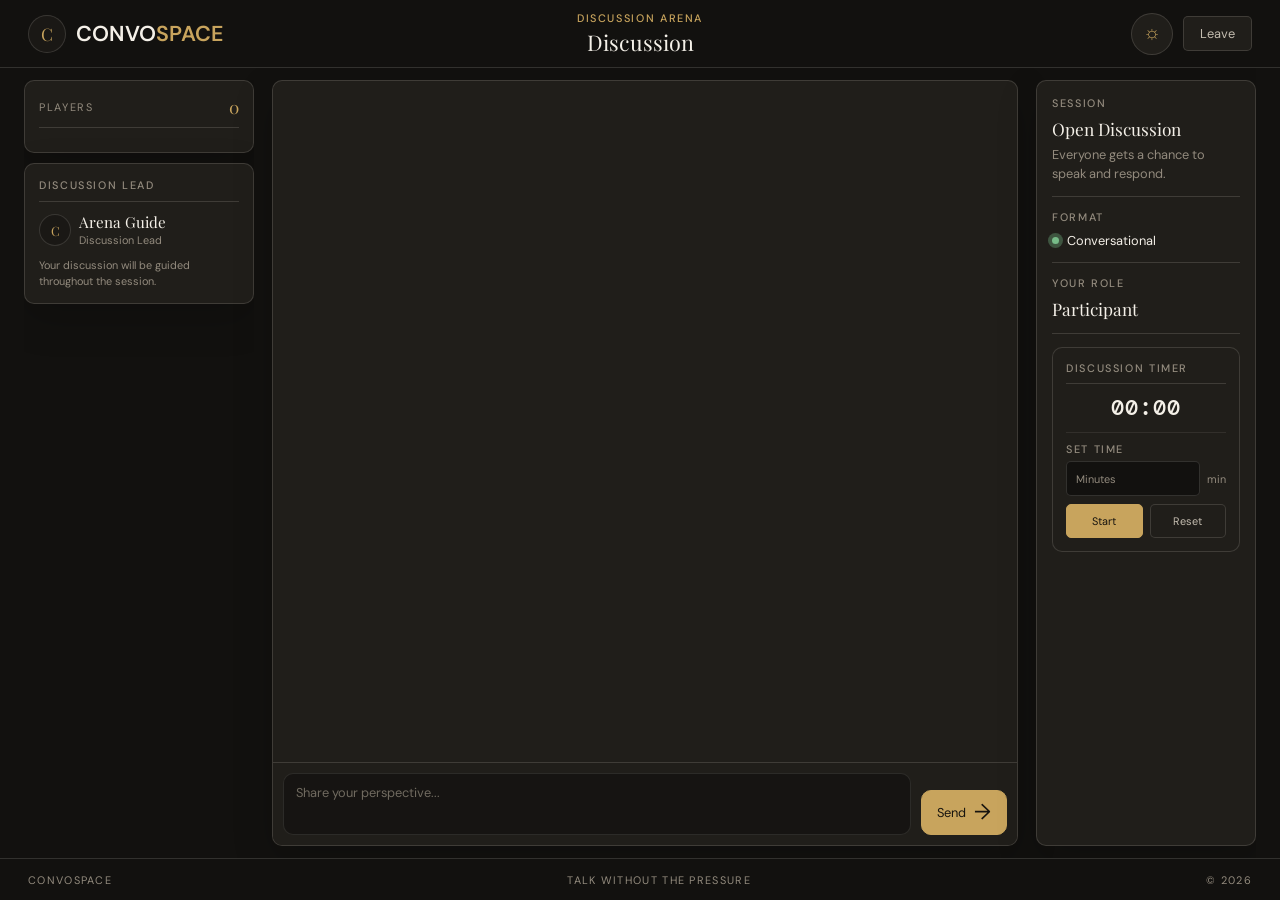
==== commit 2f73778f: "checkpoint : mostly frontend" ====
--- a/client/pages/arena.html
+++ b/client/pages/arena.html
@@ -78,15 +78,28 @@
             </div>
 
 
-            <!-- LEAVE BUTTON -->
-
-            <button
-                class="leave-button"
-                id="leaveArena"
-                type="button"
-            >
-                Leave
-            </button>
+            <!-- HEADER ACTIONS -->
+
+<div class="arena-header-actions">
+
+    <button
+        class="theme-toggle"
+        id="themeToggle"
+        type="button"
+        aria-label="Toggle theme"
+    >
+        <span id="themeIcon">☼</span>
+    </button>
+
+    <button
+        class="leave-button"
+        id="leaveArena"
+        type="button"
+    >
+        Leave
+    </button>
+
+</div>
 
 
         </header>
--- a/client/css/global.css
+++ b/client/css/global.css
@@ -78,25 +78,6 @@
     --shadow-accent-strong: 0 18px 42px rgba(180, 135, 63, 0.28);
 }
 
-/* The live arena is intentionally presented in the light scheme. */
-.arena-page {
-    --color-bg: #f7f5ef;
-    --color-bg-secondary: #efede6;
-    --color-surface: #ffffff;
-    --color-surface-hover: #f3f0e8;
-    --color-text: #292721;
-    --color-text-secondary: #5f5a50;
-    --color-text-muted: #777168;
-    --color-accent: #b4873f;
-    --color-accent-light: #c9a45f;
-    --color-accent-soft: rgba(180, 135, 63, 0.1);
-    --color-border: rgba(55, 48, 38, 0.15);
-    --color-border-soft: rgba(55, 48, 38, 0.08);
-    --button-text: #ffffff;
-    --shadow-soft: 0 14px 40px rgba(41, 39, 33, 0.1);
-    --shadow-accent: 0 12px 30px rgba(180, 135, 63, 0.2);
-    --shadow-accent-strong: 0 18px 42px rgba(180, 135, 63, 0.28);
-}
 
 *,
 *::before,
--- a/client/css/arena.css
+++ b/client/css/arena.css
@@ -173,6 +173,74 @@
 
     background: var(--color-accent-soft);
     color: var(--color-text);
+}
+
+/* =====================================================
+   HEADER ACTIONS
+===================================================== */
+
+.arena-header-actions {
+    justify-self: end;
+
+    display: flex;
+    align-items: center;
+
+    gap: 10px;
+}
+
+
+/* =====================================================
+   THEME TOGGLE
+===================================================== */
+
+.theme-toggle {
+    width: 42px;
+    height: 42px;
+
+    display: grid;
+    place-items: center;
+
+    border: 1px solid var(--color-border);
+    border-radius: 50%;
+
+    background: var(--color-surface);
+    color: var(--color-accent);
+
+    font-family: var(--font-primary);
+    font-size: 19px;
+
+    cursor: pointer;
+
+    transition:
+        color var(--transition-normal),
+        background var(--transition-normal),
+        border-color var(--transition-normal),
+        transform var(--transition-fast);
+}
+
+.theme-toggle:hover {
+    border-color: var(--color-accent);
+
+    background: var(--color-accent-soft);
+
+    color: var(--color-accent-light);
+
+    transform: translateY(-1px);
+}
+
+.theme-toggle:active {
+    transform: translateY(0);
+}
+
+
+/* Theme icon */
+
+.theme-toggle span {
+    display: block;
+
+    line-height: 1;
+
+    transform: translateY(-1px);
 }
 
 
@@ -842,11 +910,17 @@
 
     font-size: var(--text-sm);
 
+    color-scheme: dark;
+
     transition:
         border-color var(--transition-normal),
         box-shadow var(--transition-normal);
 }
 
+body.light-theme .timer-input {
+    color-scheme: light;
+}
+
 .timer-input:focus {
     border-color: var(--color-accent);
 
@@ -981,73 +1055,85 @@
     letter-spacing: 0.12em;
 }
 
-
 /* =====================================================
    LEAVE CONFIRMATION MODAL
 ===================================================== */
 
 .leave-modal {
-    /* Light arena palette */
-
-    --color-surface: #ffffff;
-    --color-text: #292721;
-    --color-text-secondary: #5f5a50;
-    --color-text-muted: #777168;
-
-    --color-accent: #b4873f;
-    --color-accent-light: #c9a45f;
-    --color-accent-soft: rgba(180, 135, 63, 0.1);
-
-    --color-border: rgba(55, 48, 38, 0.15);
-
-    --button-text: #ffffff;
 
     position: fixed;
+
     inset: 0;
 
     display: none;
+
     align-items: center;
     justify-content: center;
 
     padding: 20px;
 
-    background: rgba(41, 39, 33, 0.45);
+    background: var(--modal-background);
 
     z-index: 2000;
 }
 
+
+/* =====================================================
+   SHOW MODAL
+===================================================== */
+
 .leave-modal.show {
     display: flex;
 }
 
+
+/* =====================================================
+   MODAL CONTENT
+===================================================== */
+
 .leave-modal-content {
+
     width: min(100%, 420px);
 
     padding: 26px;
 
     border: 1px solid var(--color-border);
+
     border-radius: var(--radius-lg);
 
     background: var(--color-surface);
     color: var(--color-text);
 
-    box-shadow:
-        0 28px 80px rgba(41, 39, 33, 0.2);
+    box-shadow: var(--modal-shadow);
 
     text-align: center;
 }
 
+
+/* =====================================================
+   MODAL HEADING
+===================================================== */
+
 .leave-modal-content h2 {
+
     margin: 0;
 
     color: var(--color-text);
 
     font-family: var(--font-heading);
+
     font-size: var(--text-lg);
+
     font-weight: var(--weight-regular);
 }
 
+
+/* =====================================================
+   MODAL DESCRIPTION
+===================================================== */
+
 .leave-modal-content p {
+
     margin: 9px 0 22px;
 
     color: var(--color-text-secondary);
@@ -1057,22 +1143,37 @@
     line-height: 1.55;
 }
 
+
+/* =====================================================
+   MODAL ACTIONS
+===================================================== */
+
 .leave-modal-actions {
-    display: flex;
+
+    display: flex;
+
     justify-content: center;
 
     gap: 10px;
 }
 
+
+/* =====================================================
+   MODAL BUTTON
+===================================================== */
+
 .leave-modal-button {
+
     min-width: 100px;
 
     padding: 9px 17px;
 
     border: 1px solid var(--color-border);
+
     border-radius: var(--radius-sm);
 
     font-size: var(--text-sm);
+
     font-weight: var(--weight-medium);
 
     cursor: pointer;
@@ -1084,32 +1185,51 @@
         transform var(--transition-fast);
 }
 
+
+/* =====================================================
+   CANCEL BUTTON
+===================================================== */
+
 .cancel-leave {
+
     background: var(--color-surface);
+
     color: var(--color-text-secondary);
 }
 
+
 .cancel-leave:hover {
+
     border-color: var(--color-accent);
 
     background: var(--color-accent-soft);
+
     color: var(--color-text);
-}
+
+    transform: translateY(-1px);
+}
+
+
+/* =====================================================
+   CONFIRM LEAVE BUTTON
+===================================================== */
 
 .confirm-leave {
+
     border-color: var(--color-accent);
 
     background: var(--color-accent);
+
     color: var(--button-text);
 }
 
+
 .confirm-leave:hover {
+
     background: var(--color-accent-light);
 
     transform: translateY(-1px);
 }
-
-
 /* =====================================================
    RESPONSIVE — TABLET
 ===================================================== */
@@ -1144,9 +1264,37 @@
             auto;
     }
 
+
     .arena-header-center {
         display: none;
     }
+
+
+    /* ---------------------------------------------
+       HEADER ACTIONS
+    --------------------------------------------- */
+
+    .arena-header-actions {
+        gap: 8px;
+    }
+
+
+    .theme-toggle {
+        width: 40px;
+        height: 40px;
+
+        font-size: 18px;
+    }
+
+
+    .leave-button {
+        padding: 7px 13px;
+    }
+
+
+    /* ---------------------------------------------
+       ARENA BODY
+    --------------------------------------------- */
 
     .arena-body {
         width: min(
@@ -1161,6 +1309,11 @@
         gap: 10px;
     }
 
+
+    /* ---------------------------------------------
+       SIDEBAR
+    --------------------------------------------- */
+
     .arena-sidebar {
         display: grid;
 
@@ -1169,14 +1322,25 @@
         gap: 10px;
     }
 
+
     .participants-panel {
         grid-row: span 2;
     }
 
+
+    /* ---------------------------------------------
+       CONVERSATION
+    --------------------------------------------- */
+
     .conversation-panel {
         min-height: 0;
     }
 
+
+    /* ---------------------------------------------
+       FOOTER
+    --------------------------------------------- */
+
     .arena-footer {
         min-height: 40px;
 
@@ -1199,18 +1363,46 @@
 
 @media (max-width: 520px) {
 
+    /* ---------------------------------------------
+       HEADER
+    --------------------------------------------- */
+
     .arena-header {
         padding: 9px 14px;
     }
 
+
     .arena-brand-name {
         font-size: var(--text-md);
     }
 
+
+    /* ---------------------------------------------
+       HEADER ACTIONS
+    --------------------------------------------- */
+
+    .arena-header-actions {
+        gap: 7px;
+    }
+
+
+    .theme-toggle {
+        width: 38px;
+        height: 38px;
+
+        font-size: 17px;
+    }
+
+
     .leave-button {
         padding: 7px 12px;
     }
 
+
+    /* ---------------------------------------------
+       ARENA BODY
+    --------------------------------------------- */
+
     .arena-body {
         width: calc(100% - 20px);
 
@@ -1219,39 +1411,64 @@
         gap: 9px;
     }
 
+
+    /* ---------------------------------------------
+       SIDEBAR
+    --------------------------------------------- */
+
     .arena-sidebar {
         display: flex;
     }
 
+
     .participants-panel {
         order: 1;
     }
 
+
     .moderator-panel {
         order: 2;
     }
 
+
+    /* ---------------------------------------------
+       CONVERSATION
+    --------------------------------------------- */
+
     .conversation-panel {
         min-height: 0;
     }
 
+
     .messages-container {
         padding: 15px;
     }
 
+
     .message-content {
         max-width: 80%;
     }
 
+
+    /* ---------------------------------------------
+       MESSAGE COMPOSER
+    --------------------------------------------- */
+
     .message-composer {
         padding: 8px;
     }
+
 
     .message-composer textarea {
         min-height: 58px;
         height: 58px;
     }
 
+
+    /* ---------------------------------------------
+       SEND BUTTON
+    --------------------------------------------- */
+
     .send-button {
         width: 45px;
 
@@ -1260,10 +1477,16 @@
         padding: 0;
     }
 
+
     .send-button > span:first-child {
         display: none;
     }
 
+
+    /* ---------------------------------------------
+       FOOTER
+    --------------------------------------------- */
+
     .arena-footer span:nth-child(2) {
         display: none;
     }
